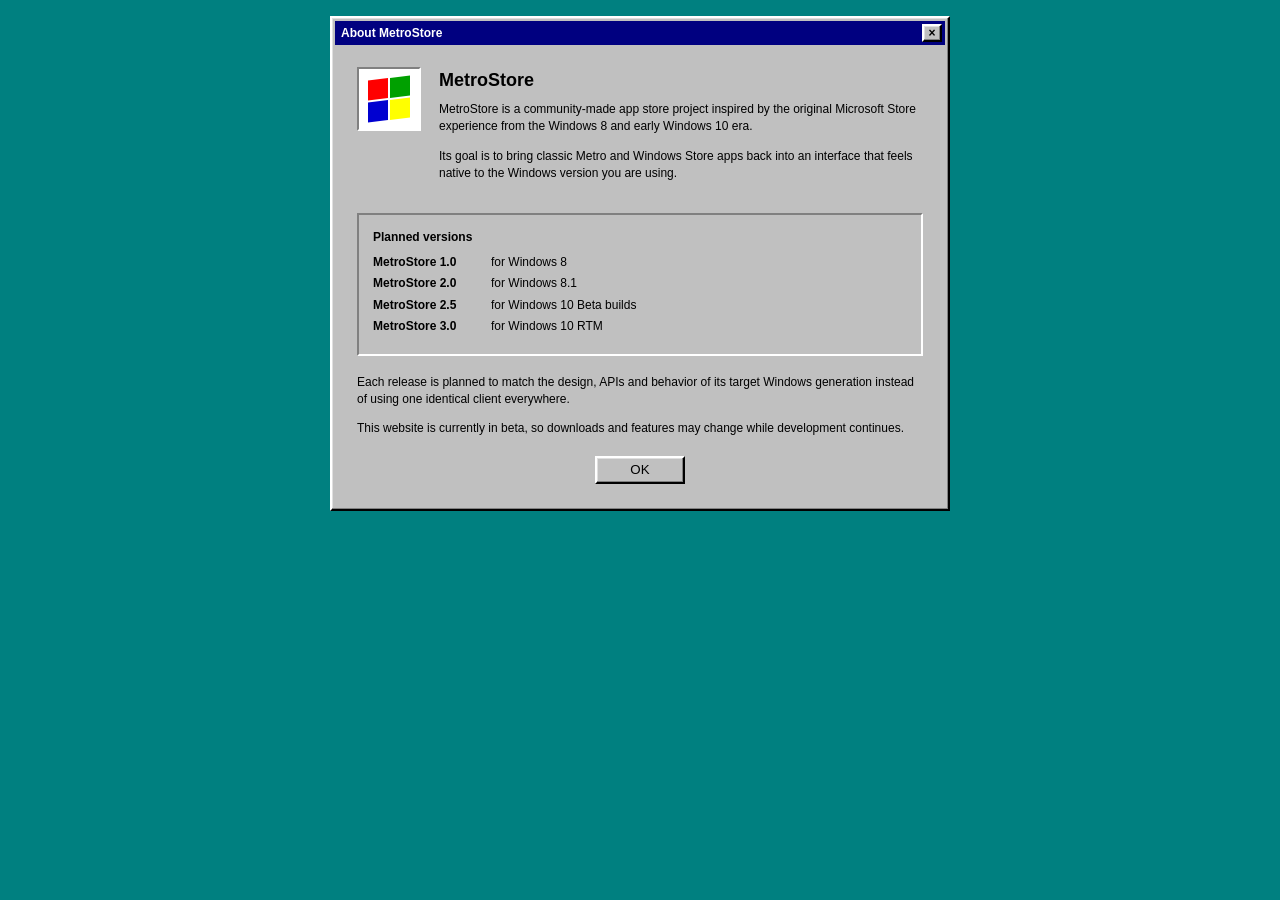
==== about.html @ b4654576 "Add About MetroStore Windows 95 help page" ====
<!DOCTYPE html>
<html lang="en">
<head>
  <meta charset="UTF-8">
  <meta name="viewport" content="width=device-width, initial-scale=1.0">
  <title>About MetroStore</title>
  <style>
    * { box-sizing: border-box; }
    html, body {
      width: 100%;
      min-height: 100%;
      margin: 0;
      font-family: "MS Sans Serif", Tahoma, Arial, sans-serif;
      font-size: 12px;
      background: #008080;
    }

    body {
      display: flex;
      align-items: center;
      justify-content: center;
      padding: 16px;
    }

    .window {
      width: 620px;
      max-width: 100%;
      background: #c0c0c0;
      border-top: 2px solid #ffffff;
      border-left: 2px solid #ffffff;
      border-right: 2px solid #000000;
      border-bottom: 2px solid #000000;
      box-shadow: inset -1px -1px 0 #808080, inset 1px 1px 0 #dfdfdf;
      padding: 3px;
    }

    .titlebar {
      height: 24px;
      background: #000080;
      color: #ffffff;
      display: flex;
      align-items: center;
      justify-content: space-between;
      padding: 2px 3px 2px 6px;
      font-weight: bold;
      user-select: none;
    }

    .close-button,
    .button {
      font-family: inherit;
      background: #c0c0c0;
      color: #000000;
      border-top: 2px solid #ffffff;
      border-left: 2px solid #ffffff;
      border-right: 2px solid #000000;
      border-bottom: 2px solid #000000;
      box-shadow: inset -1px -1px 0 #808080, inset 1px 1px 0 #dfdfdf;
      cursor: pointer;
    }

    .close-button {
      width: 20px;
      height: 18px;
      padding: 0;
      font-size: 12px;
      line-height: 12px;
      font-weight: bold;
    }

    .close-button:active,
    .button:active {
      border-top: 2px solid #000000;
      border-left: 2px solid #000000;
      border-right: 2px solid #ffffff;
      border-bottom: 2px solid #ffffff;
      box-shadow: inset 1px 1px 0 #808080, inset -1px -1px 0 #dfdfdf;
    }

    .content {
      padding: 22px;
      line-height: 1.45;
      color: #000000;
    }

    .intro {
      display: flex;
      gap: 18px;
      align-items: flex-start;
      margin-bottom: 18px;
    }

    .icon-box {
      width: 64px;
      height: 64px;
      flex: 0 0 auto;
      display: flex;
      align-items: center;
      justify-content: center;
      background: #ffffff;
      border-top: 2px solid #808080;
      border-left: 2px solid #808080;
      border-right: 2px solid #ffffff;
      border-bottom: 2px solid #ffffff;
    }

    .logo {
      width: 42px;
      height: 42px;
      display: grid;
      grid-template-columns: 1fr 1fr;
      grid-template-rows: 1fr 1fr;
      gap: 2px;
      transform: skewY(-7deg);
    }

    .logo span:nth-child(1) { background: #ff0000; }
    .logo span:nth-child(2) { background: #00a000; }
    .logo span:nth-child(3) { background: #0000d0; }
    .logo span:nth-child(4) { background: #ffff00; }

    h1 {
      margin: 0 0 8px;
      font-size: 18px;
    }

    p {
      margin: 0 0 12px;
    }

    .group {
      margin: 18px 0;
      padding: 14px;
      border-top: 2px solid #808080;
      border-left: 2px solid #808080;
      border-right: 2px solid #ffffff;
      border-bottom: 2px solid #ffffff;
      background: #c0c0c0;
    }

    .group-title {
      margin-bottom: 8px;
      font-weight: bold;
    }

    .version-row {
      display: grid;
      grid-template-columns: 110px 1fr;
      gap: 8px;
      margin: 4px 0;
    }

    .actions {
      display: flex;
      justify-content: center;
      margin-top: 18px;
    }

    .button {
      min-width: 90px;
      height: 28px;
      padding: 2px 14px;
    }

    @media (max-width: 520px) {
      .intro { flex-direction: column; }
      .version-row { grid-template-columns: 1fr; gap: 1px; margin-bottom: 10px; }
    }
  </style>
</head>
<body>
  <div class="window">
    <div class="titlebar">
      <span>About MetroStore</span>
      <button class="close-button" type="button" onclick="location.href='main.html'" aria-label="Close">×</button>
    </div>

    <div class="content">
      <div class="intro">
        <div class="icon-box">
          <div class="logo" aria-hidden="true"><span></span><span></span><span></span><span></span></div>
        </div>
        <div>
          <h1>MetroStore</h1>
          <p>MetroStore is a community-made app store project inspired by the original Microsoft Store experience from the Windows 8 and early Windows 10 era.</p>
          <p>Its goal is to bring classic Metro and Windows Store apps back into an interface that feels native to the Windows version you are using.</p>
        </div>
      </div>

      <div class="group">
        <div class="group-title">Planned versions</div>
        <div class="version-row"><b>MetroStore 1.0</b><span>for Windows 8</span></div>
        <div class="version-row"><b>MetroStore 2.0</b><span>for Windows 8.1</span></div>
        <div class="version-row"><b>MetroStore 2.5</b><span>for Windows 10 Beta builds</span></div>
        <div class="version-row"><b>MetroStore 3.0</b><span>for Windows 10 RTM</span></div>
      </div>

      <p>Each release is planned to match the design, APIs and behavior of its target Windows generation instead of using one identical client everywhere.</p>
      <p>This website is currently in beta, so downloads and features may change while development continues.</p>

      <div class="actions">
        <button class="button" type="button" onclick="location.href='main.html'">OK</button>
      </div>
    </div>
  </div>
</body>
</html>
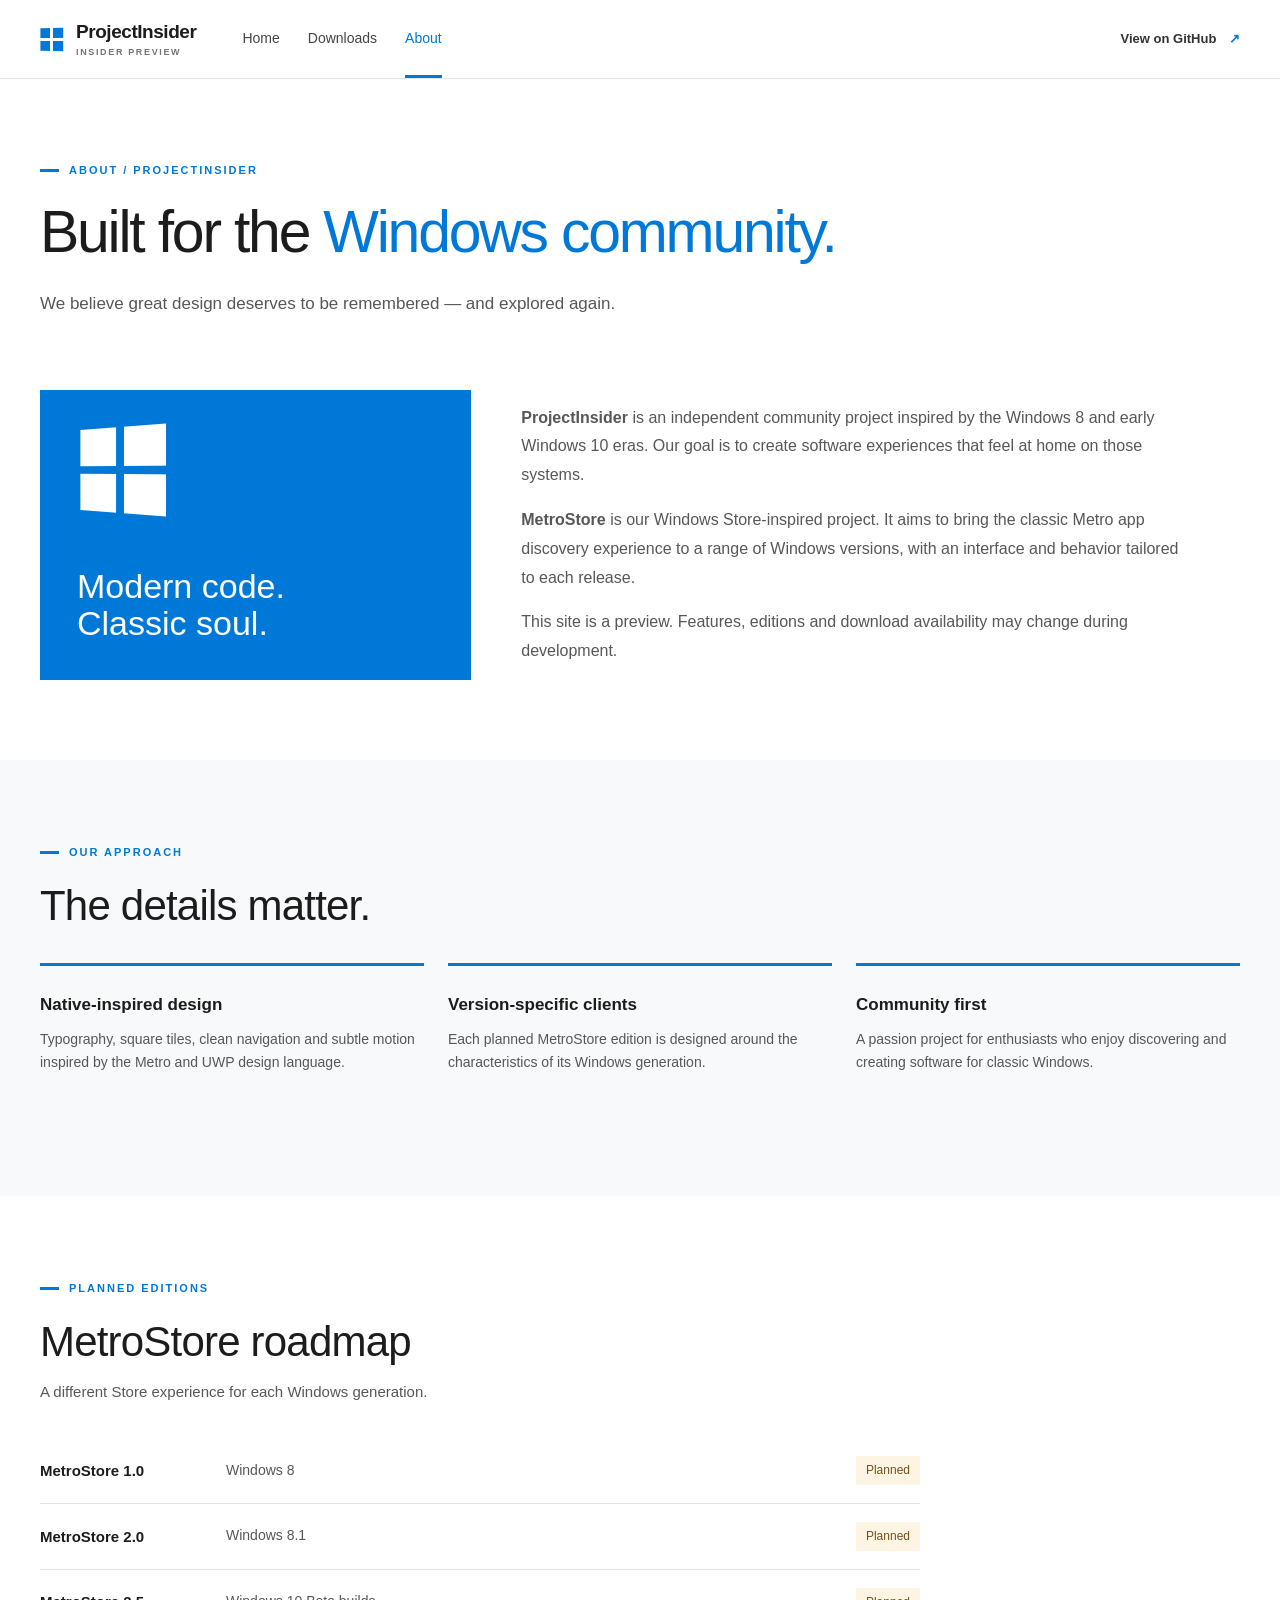
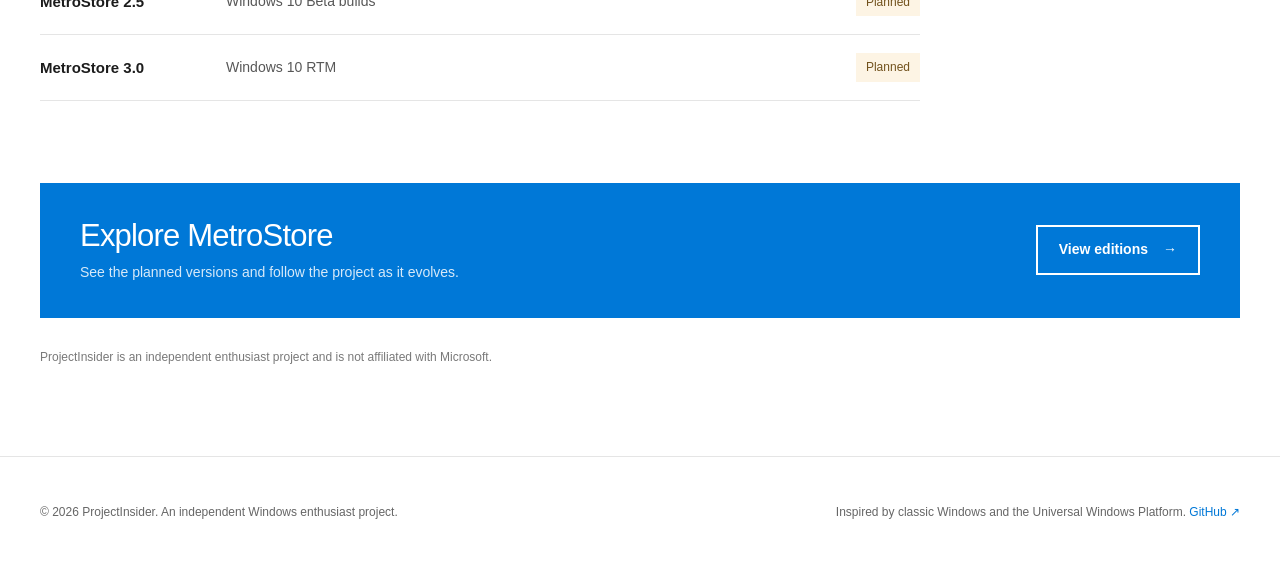
==== commit 4ff27304: "Redesign ProjectInsider site in white UWP Metro style" ====
--- a/about.html
+++ b/about.html
@@ -1,207 +1,84 @@
 <!DOCTYPE html>
 <html lang="en">
 <head>
-  <meta charset="UTF-8">
-  <meta name="viewport" content="width=device-width, initial-scale=1.0">
-  <title>About MetroStore</title>
-  <style>
-    * { box-sizing: border-box; }
-    html, body {
-      width: 100%;
-      min-height: 100%;
-      margin: 0;
-      font-family: "MS Sans Serif", Tahoma, Arial, sans-serif;
-      font-size: 12px;
-      background: #008080;
-    }
-
-    body {
-      display: flex;
-      align-items: center;
-      justify-content: center;
-      padding: 16px;
-    }
-
-    .window {
-      width: 620px;
-      max-width: 100%;
-      background: #c0c0c0;
-      border-top: 2px solid #ffffff;
-      border-left: 2px solid #ffffff;
-      border-right: 2px solid #000000;
-      border-bottom: 2px solid #000000;
-      box-shadow: inset -1px -1px 0 #808080, inset 1px 1px 0 #dfdfdf;
-      padding: 3px;
-    }
-
-    .titlebar {
-      height: 24px;
-      background: #000080;
-      color: #ffffff;
-      display: flex;
-      align-items: center;
-      justify-content: space-between;
-      padding: 2px 3px 2px 6px;
-      font-weight: bold;
-      user-select: none;
-    }
-
-    .close-button,
-    .button {
-      font-family: inherit;
-      background: #c0c0c0;
-      color: #000000;
-      border-top: 2px solid #ffffff;
-      border-left: 2px solid #ffffff;
-      border-right: 2px solid #000000;
-      border-bottom: 2px solid #000000;
-      box-shadow: inset -1px -1px 0 #808080, inset 1px 1px 0 #dfdfdf;
-      cursor: pointer;
-    }
-
-    .close-button {
-      width: 20px;
-      height: 18px;
-      padding: 0;
-      font-size: 12px;
-      line-height: 12px;
-      font-weight: bold;
-    }
-
-    .close-button:active,
-    .button:active {
-      border-top: 2px solid #000000;
-      border-left: 2px solid #000000;
-      border-right: 2px solid #ffffff;
-      border-bottom: 2px solid #ffffff;
-      box-shadow: inset 1px 1px 0 #808080, inset -1px -1px 0 #dfdfdf;
-    }
-
-    .content {
-      padding: 22px;
-      line-height: 1.45;
-      color: #000000;
-    }
-
-    .intro {
-      display: flex;
-      gap: 18px;
-      align-items: flex-start;
-      margin-bottom: 18px;
-    }
-
-    .icon-box {
-      width: 64px;
-      height: 64px;
-      flex: 0 0 auto;
-      display: flex;
-      align-items: center;
-      justify-content: center;
-      background: #ffffff;
-      border-top: 2px solid #808080;
-      border-left: 2px solid #808080;
-      border-right: 2px solid #ffffff;
-      border-bottom: 2px solid #ffffff;
-    }
-
-    .logo {
-      width: 42px;
-      height: 42px;
-      display: grid;
-      grid-template-columns: 1fr 1fr;
-      grid-template-rows: 1fr 1fr;
-      gap: 2px;
-      transform: skewY(-7deg);
-    }
-
-    .logo span:nth-child(1) { background: #ff0000; }
-    .logo span:nth-child(2) { background: #00a000; }
-    .logo span:nth-child(3) { background: #0000d0; }
-    .logo span:nth-child(4) { background: #ffff00; }
-
-    h1 {
-      margin: 0 0 8px;
-      font-size: 18px;
-    }
-
-    p {
-      margin: 0 0 12px;
-    }
-
-    .group {
-      margin: 18px 0;
-      padding: 14px;
-      border-top: 2px solid #808080;
-      border-left: 2px solid #808080;
-      border-right: 2px solid #ffffff;
-      border-bottom: 2px solid #ffffff;
-      background: #c0c0c0;
-    }
-
-    .group-title {
-      margin-bottom: 8px;
-      font-weight: bold;
-    }
-
-    .version-row {
-      display: grid;
-      grid-template-columns: 110px 1fr;
-      gap: 8px;
-      margin: 4px 0;
-    }
-
-    .actions {
-      display: flex;
-      justify-content: center;
-      margin-top: 18px;
-    }
-
-    .button {
-      min-width: 90px;
-      height: 28px;
-      padding: 2px 14px;
-    }
-
-    @media (max-width: 520px) {
-      .intro { flex-direction: column; }
-      .version-row { grid-template-columns: 1fr; gap: 1px; margin-bottom: 10px; }
-    }
-  </style>
+  <meta charset="utf-8">
+  <meta name="viewport" content="width=device-width, initial-scale=1">
+  <meta name="theme-color" content="#ffffff">
+  <meta name="description" content="ProjectInsider — an independent project inspired by the Windows 8 and early Windows 10 app experience. Explore MetroStore editions.">
+  <title>About | ProjectInsider</title>
+  <link rel="stylesheet" href="styles.css">
+  <script defer src="app.js"></script>
 </head>
 <body>
-  <div class="window">
-    <div class="titlebar">
-      <span>About MetroStore</span>
-      <button class="close-button" type="button" onclick="location.href='main.html'" aria-label="Close">×</button>
+  <a class="skip-link" href="#main-content">Skip to content</a>
+  <header class="topbar">
+    <div class="topbar-inner">
+      <a class="brand" href="index.html" aria-label="ProjectInsider home">
+        <span class="brand-mark" aria-hidden="true"><i></i><i></i><i></i><i></i></span>
+        <span class="brand-name">ProjectInsider<small>INSIDER PREVIEW</small></span>
+      </a>
+      <nav class="primary-nav" aria-label="Main navigation">
+        <a href="index.html">Home</a>
+          <a href="main.html">Downloads</a>
+          <a href="about.html" aria-current="page">About</a>
+      </nav>
+      <a class="header-external" href="https://github.com/ProjectInsider" target="_blank" rel="noopener noreferrer">View on GitHub <span aria-hidden="true">↗</span></a>
     </div>
+  </header>
+  <main id="main-content">
 
-    <div class="content">
-      <div class="intro">
-        <div class="icon-box">
-          <div class="logo" aria-hidden="true"><span></span><span></span><span></span><span></span></div>
-        </div>
-        <div>
-          <h1>MetroStore</h1>
-          <p>MetroStore is a community-made app store project inspired by the original Microsoft Store experience from the Windows 8 and early Windows 10 era.</p>
-          <p>Its goal is to bring classic Metro and Windows Store apps back into an interface that feels native to the Windows version you are using.</p>
+    <section class="page-heading page-container fade-up">
+      <p class="eyebrow">About / ProjectInsider</p>
+      <h1>Built for the <span>Windows community.</span></h1>
+      <p class="lead">We believe great design deserves to be remembered — and explored again.</p>
+    </section>
+    <section class="about-intro page-container">
+      <div class="about-brand-panel">
+        <span class="windows-mark windows-mark--white" aria-hidden="true"><span></span><span></span><span></span><span></span></span>
+        <p>Modern code.<br>Classic soul.</p>
+      </div>
+      <div class="about-copy">
+        <p><strong>ProjectInsider</strong> is an independent community project inspired by the Windows 8 and early Windows 10 eras. Our goal is to create software experiences that feel at home on those systems.</p>
+        <p><strong>MetroStore</strong> is our Windows Store-inspired project. It aims to bring the classic Metro app discovery experience to a range of Windows versions, with an interface and behavior tailored to each release.</p>
+        <p>This site is a preview. Features, editions and download availability may change during development.</p>
+      </div>
+    </section>
+    <section class="section section--soft" aria-labelledby="values-title">
+      <div class="page-container">
+        <p class="eyebrow">Our approach</p>
+        <h2 id="values-title">The details matter.</h2>
+        <div class="principles-grid">
+          <div class="principle"><strong>Native-inspired design</strong><p>Typography, square tiles, clean navigation and subtle motion inspired by the Metro and UWP design language.</p></div>
+          <div class="principle"><strong>Version-specific clients</strong><p>Each planned MetroStore edition is designed around the characteristics of its Windows generation.</p></div>
+          <div class="principle"><strong>Community first</strong><p>A passion project for enthusiasts who enjoy discovering and creating software for classic Windows.</p></div>
         </div>
       </div>
+    </section>
+    <section class="section page-container" aria-labelledby="roadmap-title">
+      <p class="eyebrow">Planned editions</p>
+      <h2 id="roadmap-title">MetroStore roadmap</h2>
+      <p class="section-description">A different Store experience for each Windows generation.</p>
+      <div class="roadmap">
+        <div class="roadmap-row"><strong>MetroStore 1.0</strong><span>Windows 8</span><small>Planned</small></div>
+        <div class="roadmap-row"><strong>MetroStore 2.0</strong><span>Windows 8.1</span><small>Planned</small></div>
+        <div class="roadmap-row"><strong>MetroStore 2.5</strong><span>Windows 10 Beta builds</span><small>Planned</small></div>
+        <div class="roadmap-row"><strong>MetroStore 3.0</strong><span>Windows 10 RTM</span><small>Planned</small></div>
+      </div>
+    </section>
+    <section class="page-container" style="padding-bottom:90px">
+      <div class="closing-cta">
+        <div><h2>Explore MetroStore</h2><p>See the planned versions and follow the project as it evolves.</p></div>
+        <a class="button-outline" href="main.html">View editions <span aria-hidden="true">→</span></a>
+      </div>
+      <p class="microcopy">ProjectInsider is an independent enthusiast project and is not affiliated with Microsoft.</p>
+    </section>
 
-      <div class="group">
-        <div class="group-title">Planned versions</div>
-        <div class="version-row"><b>MetroStore 1.0</b><span>for Windows 8</span></div>
-        <div class="version-row"><b>MetroStore 2.0</b><span>for Windows 8.1</span></div>
-        <div class="version-row"><b>MetroStore 2.5</b><span>for Windows 10 Beta builds</span></div>
-        <div class="version-row"><b>MetroStore 3.0</b><span>for Windows 10 RTM</span></div>
-      </div>
-
-      <p>Each release is planned to match the design, APIs and behavior of its target Windows generation instead of using one identical client everywhere.</p>
-      <p>This website is currently in beta, so downloads and features may change while development continues.</p>
-
-      <div class="actions">
-        <button class="button" type="button" onclick="location.href='main.html'">OK</button>
-      </div>
+  </main>
+  <footer class="footer">
+    <div class="footer-inner">
+      <span>© 2026 ProjectInsider. An independent Windows enthusiast project.</span>
+      <span>Inspired by classic Windows and the Universal Windows Platform. <a href="https://github.com/ProjectInsider" target="_blank" rel="noopener noreferrer">GitHub ↗</a></span>
     </div>
-  </div>
+  </footer>
 </body>
 </html>
--- a/styles.css
+++ b/styles.css
@@ -0,0 +1,214 @@
+:root {
+  --accent: #0078d7;
+  --accent-dark: #005a9e;
+  --accent-light: #eaf4fc;
+  --ink: #1c1c1c;
+  --secondary: #575757;
+  --muted: #747474;
+  --border: #e5e5e5;
+  --surface: #f5f5f5;
+  --white: #ffffff;
+  --width: 1216px;
+}
+* { box-sizing: border-box; }
+html { scroll-behavior: smooth; }
+body { margin: 0; min-width: 320px; color: var(--ink); background: var(--white); font: 16px/1.55 "Segoe UI", "Helvetica Neue", Arial, sans-serif; -webkit-font-smoothing: antialiased; }
+button, input { font: inherit; }
+button, a { -webkit-tap-highlight-color: transparent; }
+a { color: var(--accent); text-decoration: none; }
+a:hover { color: var(--accent-dark); }
+:focus-visible { outline: 2px solid var(--accent); outline-offset: 4px; }
+.skip-link { position: absolute; top: -64px; left: 16px; z-index: 100; padding: 10px 16px; color: var(--white); background: var(--accent); }
+.skip-link:focus { top: 12px; }
+.page-container { width: min(var(--width), calc(100% - 80px)); margin-inline: auto; }
+.topbar { position: sticky; top: 0; z-index: 30; background: rgba(255,255,255,.97); border-bottom: 1px solid var(--border); backdrop-filter: blur(16px); }
+.topbar-inner { width: min(var(--width), calc(100% - 80px)); min-height: 78px; margin: auto; display: flex; align-items: center; gap: 46px; }
+.brand { display: flex; align-items: center; gap: 13px; flex: 0 0 auto; color: var(--ink); }
+.brand:hover { color: var(--ink); }
+.brand-mark { display: grid; grid-template-columns: repeat(2, 10px); grid-template-rows: repeat(2, 10px); gap: 3px; transform: perspective(60px) rotateY(-8deg); }
+.brand-mark i { background: var(--accent); display: block; }
+.brand-name { font-size: 19px; font-weight: 600; letter-spacing: -.45px; line-height: 1.15; }
+.brand-name small { display: block; padding-top: 4px; color: var(--muted); font-size: 9px; font-weight: 600; letter-spacing: 1.65px; }
+.primary-nav { display: flex; align-self: stretch; align-items: center; gap: 28px; }
+.primary-nav a { display: flex; align-items: center; align-self: stretch; position: relative; color: #454545; font-size: 14px; font-weight: 500; }
+.primary-nav a:hover, .primary-nav a[aria-current="page"] { color: var(--accent); }
+.primary-nav a[aria-current="page"]::after { content: ""; height: 3px; background: var(--accent); position: absolute; left: 0; right: 0; bottom: 0; }
+.header-external { margin-left: auto; color: #333; white-space: nowrap; font-size: 13px; font-weight: 600; }
+.header-external span { padding-left: 9px; color: var(--accent); }
+.eyebrow { display: flex; align-items: center; gap: 10px; margin: 0 0 20px; font-size: 11px; letter-spacing: 2px; font-weight: 700; color: var(--accent); text-transform: uppercase; }
+.eyebrow::before { content: ""; display: block; width: 19px; height: 3px; background: var(--accent); }
+h1, h2, h3 { font-family: "Segoe UI Light", "Segoe UI", "Helvetica Neue", Arial, sans-serif; font-weight: 300; }
+h1 { font-size: clamp(43px, 5.15vw, 76px); line-height: 1.12; letter-spacing: -2.2px; margin: 0; }
+h1 span, .text-accent { color: var(--accent); }
+h2 { font-size: clamp(30px, 3.35vw, 42px); line-height: 1.2; margin: 0; letter-spacing: -.8px; }
+h3 { font-size: 24px; line-height: 1.25; margin: 0; }
+p { margin-top: 0; }
+.lead { max-width: 560px; margin: 24px 0 34px; color: var(--secondary); line-height: 1.75; font-size: 17px; }
+.button-row, .action-row { display: flex; gap: 20px; flex-wrap: wrap; align-items: center; }
+.button-primary, .button-outline, .button-link { display: inline-flex; align-items: center; justify-content: center; gap: 15px; min-height: 48px; padding: 12px 21px; border: 2px solid transparent; border-radius: 0; cursor: pointer; font-size: 14px; font-weight: 600; transition: background .2s ease, color .2s ease, transform .2s ease; }
+.button-primary { background: var(--accent); color: #fff; }
+.button-primary:hover { background: var(--accent-dark); color: #fff; transform: translateY(-2px); }
+.button-outline { border-color: var(--accent); color: var(--accent); background: transparent; }
+.button-outline:hover { color: #fff; background: var(--accent); }
+.button-link { padding-left: 0; padding-right: 0; background: transparent; color: #3b3b3b; }
+.button-link:hover { color: var(--accent); }
+.button-primary:disabled { opacity: .5; cursor: not-allowed; transform: none; }
+.microcopy { margin: 30px 0 0; font-size: 12px; color: #797979; }
+.hero-home { display: grid; grid-template-columns: 1.05fr .95fr; align-items: center; gap: clamp(35px, 5vw, 80px); padding-top: 78px; padding-bottom: 84px; }
+.hero-visual { position: relative; min-height: 440px; padding: 31px; overflow: hidden; color: #fff; background: linear-gradient(132deg, #006bbd 0%, #0078d7 58%, #008bde 100%); box-shadow: 15px 15px 0 #edf5fb; }
+.hero-visual::before { content:""; position:absolute; height:250px; width:250px; border:1px solid rgba(255,255,255,.15); transform: rotate(25deg); right:-90px; top:-90px; }
+.visual-top { display: flex; justify-content: space-between; align-items: center; position: relative; gap: 8px; font-size: 12px; opacity: .95; }
+.visual-dots { display: flex; gap: 6px; }
+.visual-dots i { width: 5px; height: 5px; background: #fff; opacity: .75; }
+.visual-heading { position: relative; margin-top: 44px; font-family: "Segoe UI Light", "Segoe UI", sans-serif; font-size: 43px; font-weight: 300; line-height: 1.1; }
+.visual-copy { position: relative; margin: 8px 0 30px; opacity: .92; font-size: 13px; }
+.visual-feature { position: relative; display: flex; align-items: flex-end; min-height: 116px; padding: 19px; background: #165ca5; }
+.visual-feature strong { display: block; font-size: 22px; font-family: "Segoe UI Light", "Segoe UI", sans-serif; font-weight: 300; }
+.visual-feature span { display: block; font-size: 12px; opacity: .8; }
+.visual-window { width: 78px; height: 78px; margin-left: auto; opacity: .8; }
+.visual-mini-grid { position: relative; display: grid; grid-template-columns: 1fr 1fr 1fr; gap: 9px; margin-top: 9px; }
+.visual-mini-grid div { display:flex; align-items:end; justify-content:start; height:78px; padding:10px; font-size:12px; background: rgba(255,255,255,.19); }
+.visual-mini-grid div:nth-child(2) { background: rgba(255,255,255,.3); }
+.visual-mini-grid div:nth-child(3) { background: #054c94; }
+.windows-mark { display: grid; grid-template-columns: 1fr 1fr; grid-template-rows: 1fr 1fr; gap: 5px; width: 48px; height: 48px; transform: perspective(80px) rotateY(-8deg); }
+.windows-mark span { display: block; background: currentColor; }
+.windows-mark--white { color: #fff; }
+.preview-strip { background: #f2f8fd; border-top: 1px solid #e1f0fa; border-bottom: 1px solid #e1f0fa; }
+.preview-strip .page-container { min-height: 69px; display: flex; align-items: center; justify-content: space-between; gap: 20px; }
+.preview-strip p { color: #3f5772; font-size: 13px; margin: 0; }
+.preview-strip b { color: var(--accent-dark); }
+.preview-strip a { font-size: 13px; font-weight: 600; white-space: nowrap; }
+.section { padding-top: 84px; padding-bottom: 82px; }
+.section-head { display:flex; justify-content:space-between; align-items:end; gap: 20px; margin-bottom: 30px; }
+.section-description { color: var(--secondary); font-size: 15px; margin: 13px 0 0; max-width: 620px; }
+.inline-arrow { font-size: 13px; font-weight: 600; white-space: nowrap; }
+.feature-grid { display:grid; grid-template-columns: repeat(3, 1fr); gap:18px; }
+.feature-card { display: flex; flex-direction:column; align-items:flex-start; min-height: 242px; padding: 30px; border: 1px solid #e8e8e8; background: var(--white); transition: border-color .2s, transform .2s, box-shadow .2s; color:var(--ink); }
+.feature-card:hover { transform: translateY(-5px); box-shadow: 0 14px 28px rgba(0,0,0,.055); border-color: #c5dced; color: var(--ink); }
+.feature-card--blue { background: var(--accent); border-color: var(--accent); color: white; }
+.feature-card--blue:hover { color: white; border-color: var(--accent-dark); }
+.feature-symbol { display:grid; place-items:center; width:48px; height:48px; margin-bottom: 33px; color:var(--accent); background: var(--accent-light); font-size:28px; font-family: "Segoe UI Light", "Segoe UI", sans-serif; }
+.feature-card--blue .feature-symbol { background: rgba(255,255,255,.15); color:white; }
+.feature-card h3 { margin-bottom:10px; font-size:24px; }
+.feature-card p { margin-bottom: 20px; color:#646464; font-size: 14px; line-height:1.6; }
+.feature-card--blue p { color:rgba(255,255,255,.87); }
+.feature-card .card-arrow { display:block; margin-top:auto; font-size:21px; line-height:1; color:var(--accent); }
+.feature-card--blue .card-arrow { color:white; }
+.section--soft { background: #f8f9fa; }
+.version-preview-grid { display:grid; grid-template-columns:repeat(4,1fr); gap:16px; }
+.version-preview { display:block; padding: 22px; min-height: 181px; background:white; border: 1px solid #e8e8e8; color: var(--ink); transition: border-color .2s, transform .2s; }
+.version-preview:hover { color: var(--ink); border-color: var(--accent); transform: translateY(-3px); }
+.version-preview .tiny-window { display:grid; grid-template-columns:repeat(2, 11px); grid-template-rows:repeat(2,11px); gap:3px; margin-bottom:25px; }
+.tiny-window span { background: var(--accent); }
+.version-preview strong { display:block; margin-bottom:4px; font-size:16px; font-weight:600; }
+.version-preview small { color:var(--muted); font-size:12px; }
+.footer { border-top: 1px solid var(--border); }
+.footer-inner { width: min(var(--width), calc(100% - 80px)); margin: 0 auto; min-height: 110px; display:flex; justify-content:space-between; align-items:center; gap:20px; color:#666; font-size:12px; }
+.footer-inner a { color:var(--accent); }
+.page-heading { padding: 83px 0 39px; }
+.page-heading h1 { font-size: clamp(40px, 4.6vw, 61px); }
+.page-heading .lead { margin-bottom:0; max-width:700px; }
+.toolbar { display:flex; justify-content:space-between; align-items:flex-end; gap:20px; padding-bottom:22px; border-bottom:1px solid var(--border); }
+.search-wrap { display:block; width:min(400px,100%); }
+.search-wrap label { display:block; font-size:12px; font-weight:600; margin-bottom:9px; }
+.search-wrap input { width:100%; min-height:45px; border:1px solid #999; border-bottom:2px solid var(--accent); border-radius:0; background:#fff; color:var(--ink); padding:9px 13px; }
+.search-wrap input:focus { outline:2px solid var(--accent); outline-offset:1px; }
+.version-count { color:var(--muted); font-size:13px; margin-bottom:10px; }
+.download-section { padding-bottom: 92px; }
+.download-grid { display:grid; grid-template-columns:repeat(4, minmax(0,1fr)); gap:18px; margin-top:27px; }
+.download-card { display:flex; flex-direction:column; padding:24px; min-height:392px; border:1px solid #e1e1e1; background: white; transition:border-color .2s, box-shadow .2s, transform .2s; }
+.download-card:hover { border-color:#b7d9f0; box-shadow:0 8px 26px rgba(0,0,0,.055); transform:translateY(-3px); }
+.download-art { display:flex; align-items:center; justify-content:center; width:100%; height:125px; background:#0078d7; color:white; margin-bottom:26px; }
+.download-card:nth-child(2) .download-art { background:#0069bc; }
+.download-card:nth-child(3) .download-art { background:#137cbd; }
+.download-card:nth-child(4) .download-art { background:#005aa3; }
+.download-art .windows-mark { width:62px; height:62px; gap:6px; }
+.download-card h2 { font-size:26px; line-height:1.15; letter-spacing:-.5px; margin-bottom:9px; }
+.platform { color:#666; font-size:13px; margin-bottom:15px; }
+.status { display:flex; gap:9px; align-items:center; margin-top:auto; margin-bottom:17px; color:#5b5b5b; font-size:12px; }
+.status-dot { display:inline-block; background:#e99c29; height:7px; width:7px; }
+.download-card .button-primary { width:100%; }
+.download-note { display:flex; align-items:flex-start; gap:16px; margin-top:28px; padding:19px 23px; background:#f2f8fd; font-size:13px; color:#3d5d7b; }
+.download-note strong { color:#154c7d; }
+.download-note .note-icon { color:var(--accent); font-size:24px; line-height:1; }
+.empty-state { margin-top:24px; padding:35px; text-align:center; background:var(--surface); color:var(--secondary); }
+.empty-state[hidden] { display:none; }
+.release-dialog { position:fixed; inset:0; margin:auto; padding:35px; width:min(470px, calc(100vw - 32px)); max-height:calc(100vh - 40px); border:1px solid #b5b5b5; border-top:4px solid var(--accent); border-radius:0; color:var(--ink); box-shadow:0 20px 65px rgba(0,0,0,.20); }
+.release-dialog::backdrop { background:rgba(14,28,45,.52); }
+.release-dialog h2 { margin:10px 0 13px; font-size:30px; }
+.release-dialog p { font-size:14px; color:var(--secondary); }
+.release-dialog .button-primary { margin-top:15px; }
+.dialog-icon { display:grid; place-items:center; width:40px; height:40px; background:var(--accent); color:white; font-size:27px; font-family:Georgia,serif; font-style:italic; }
+.dialog-close { position:absolute; top:13px; right:16px; border:0; padding:4px 8px; font-size:24px; color:#666; background:white; cursor:pointer; }
+.about-intro { display:grid; grid-template-columns: .75fr 1.25fr; gap:50px; padding:32px 0 80px; align-items:stretch; }
+.about-brand-panel { background: var(--accent); padding:37px; color:white; min-height:290px; display:flex; flex-direction:column; justify-content:space-between; }
+.about-brand-panel .windows-mark { height:86px; width:86px; gap:8px; }
+.about-brand-panel p { margin:0; font-family:"Segoe UI Light","Segoe UI",sans-serif; font-size:34px; font-weight:300; line-height:1.1; }
+.about-copy { display:flex; flex-direction:column; justify-content:center; }
+.about-copy p { color:var(--secondary); font-size:16px; line-height:1.8; max-width:670px; }
+.about-copy p:last-child { margin-bottom:0; }
+.principles-grid { display:grid; grid-template-columns:repeat(3,1fr); gap:24px; margin-top:32px; }
+.principle { padding:26px 0; border-top:3px solid var(--accent); }
+.principle strong { display:block; margin-bottom:9px; font-size:17px; }
+.principle p { color:var(--secondary); font-size:14px; line-height:1.65; }
+.roadmap { max-width:880px; margin-top:35px; }
+.roadmap-row { display:grid; grid-template-columns: 170px 1fr auto; align-items:center; gap:16px; padding:18px 0; border-bottom:1px solid var(--border); }
+.roadmap-row strong { font-size:15px; }
+.roadmap-row span { font-size:14px; color:var(--secondary); }
+.roadmap-row small { display:inline-block; color:#72521d; font-size:12px; background:#fdf4e4; padding:5px 10px; white-space:nowrap; }
+.closing-cta { display:flex; justify-content:space-between; align-items:center; gap:20px; padding:34px 40px; background:var(--accent); color:white; }
+.closing-cta h2 { font-size:31px; }
+.closing-cta p { color:rgba(255,255,255,.84); margin:8px 0 0; font-size:14px; }
+.closing-cta .button-outline { color:white; border-color:white; }
+.closing-cta .button-outline:hover { background:white; color:var(--accent); }
+.fade-up { animation:fade-up .55s ease-out both; }
+@keyframes fade-up { from { opacity:0; transform:translateY(16px); } to { opacity:1; transform:translateY(0); } }
+@media (max-width: 1030px) {
+  .topbar-inner { gap:30px; }
+  .download-grid { grid-template-columns: repeat(2,minmax(0,1fr)); }
+  .hero-home { gap:38px; }
+  .hero-visual { min-height:406px; padding:24px; }
+  .feature-card { padding:24px; }
+}
+@media (max-width: 760px) {
+  .page-container,.topbar-inner,.footer-inner { width:calc(100% - 38px); }
+  .topbar-inner { flex-wrap:wrap; min-height:unset; gap:0; padding-top:13px; }
+  .brand { margin-bottom:13px; }
+  .header-external { margin-left:auto; margin-bottom:13px; }
+  .primary-nav { order:3; flex-basis:100%; gap:26px; min-height:43px; }
+  .primary-nav a { align-self:stretch; }
+  .hero-home { grid-template-columns:1fr; padding-top:54px; padding-bottom:62px; }
+  .hero-visual { min-height:388px; box-shadow:9px 9px 0 #edf5fb; }
+  .feature-grid { grid-template-columns:1fr; }
+  .feature-card { min-height:205px; }
+  .feature-symbol { margin-bottom:23px; }
+  .version-preview-grid { grid-template-columns:repeat(2,1fr); }
+  .section { padding-top:64px; padding-bottom:64px; }
+  .section-head { align-items:start; flex-direction:column; }
+  .about-intro { grid-template-columns:1fr; gap:30px; padding-bottom:45px; }
+  .principles-grid { grid-template-columns:1fr; gap:0; }
+  .closing-cta { align-items:flex-start; flex-direction:column; }
+  .page-heading { padding-top:65px; }
+  .footer-inner { flex-direction:column; align-items:flex-start; gap:8px; justify-content:center; padding:24px 0; }
+}
+@media (max-width: 540px) {
+  h1 { letter-spacing:-1.2px; }
+  .header-external { font-size:11px; }
+  .brand-name { font-size:17px; }
+  .preview-strip .page-container { align-items:flex-start; flex-direction:column; justify-content:center; gap:4px; padding:14px 0; }
+  .version-preview-grid,.download-grid { grid-template-columns:1fr; }
+  .version-preview { min-height:156px; }
+  .download-card { min-height:380px; }
+  .toolbar { align-items:flex-start; flex-direction:column; gap:6px; }
+  .search-wrap { width:100%; }
+  .roadmap-row { grid-template-columns:1fr auto; gap:4px; }
+  .roadmap-row span { grid-column:1; grid-row:2; }
+  .roadmap-row small { grid-column:2; grid-row:1 / span 2; }
+  .visual-mini-grid div { height:68px; }
+  .hero-visual { min-height:382px; }
+  .closing-cta { padding:28px; }
+}
+@media (prefers-reduced-motion:reduce) {
+  html { scroll-behavior:auto; }
+  *, *::before, *::after { animation-duration:.01ms !important; transition-duration:.01ms !important; }
+}
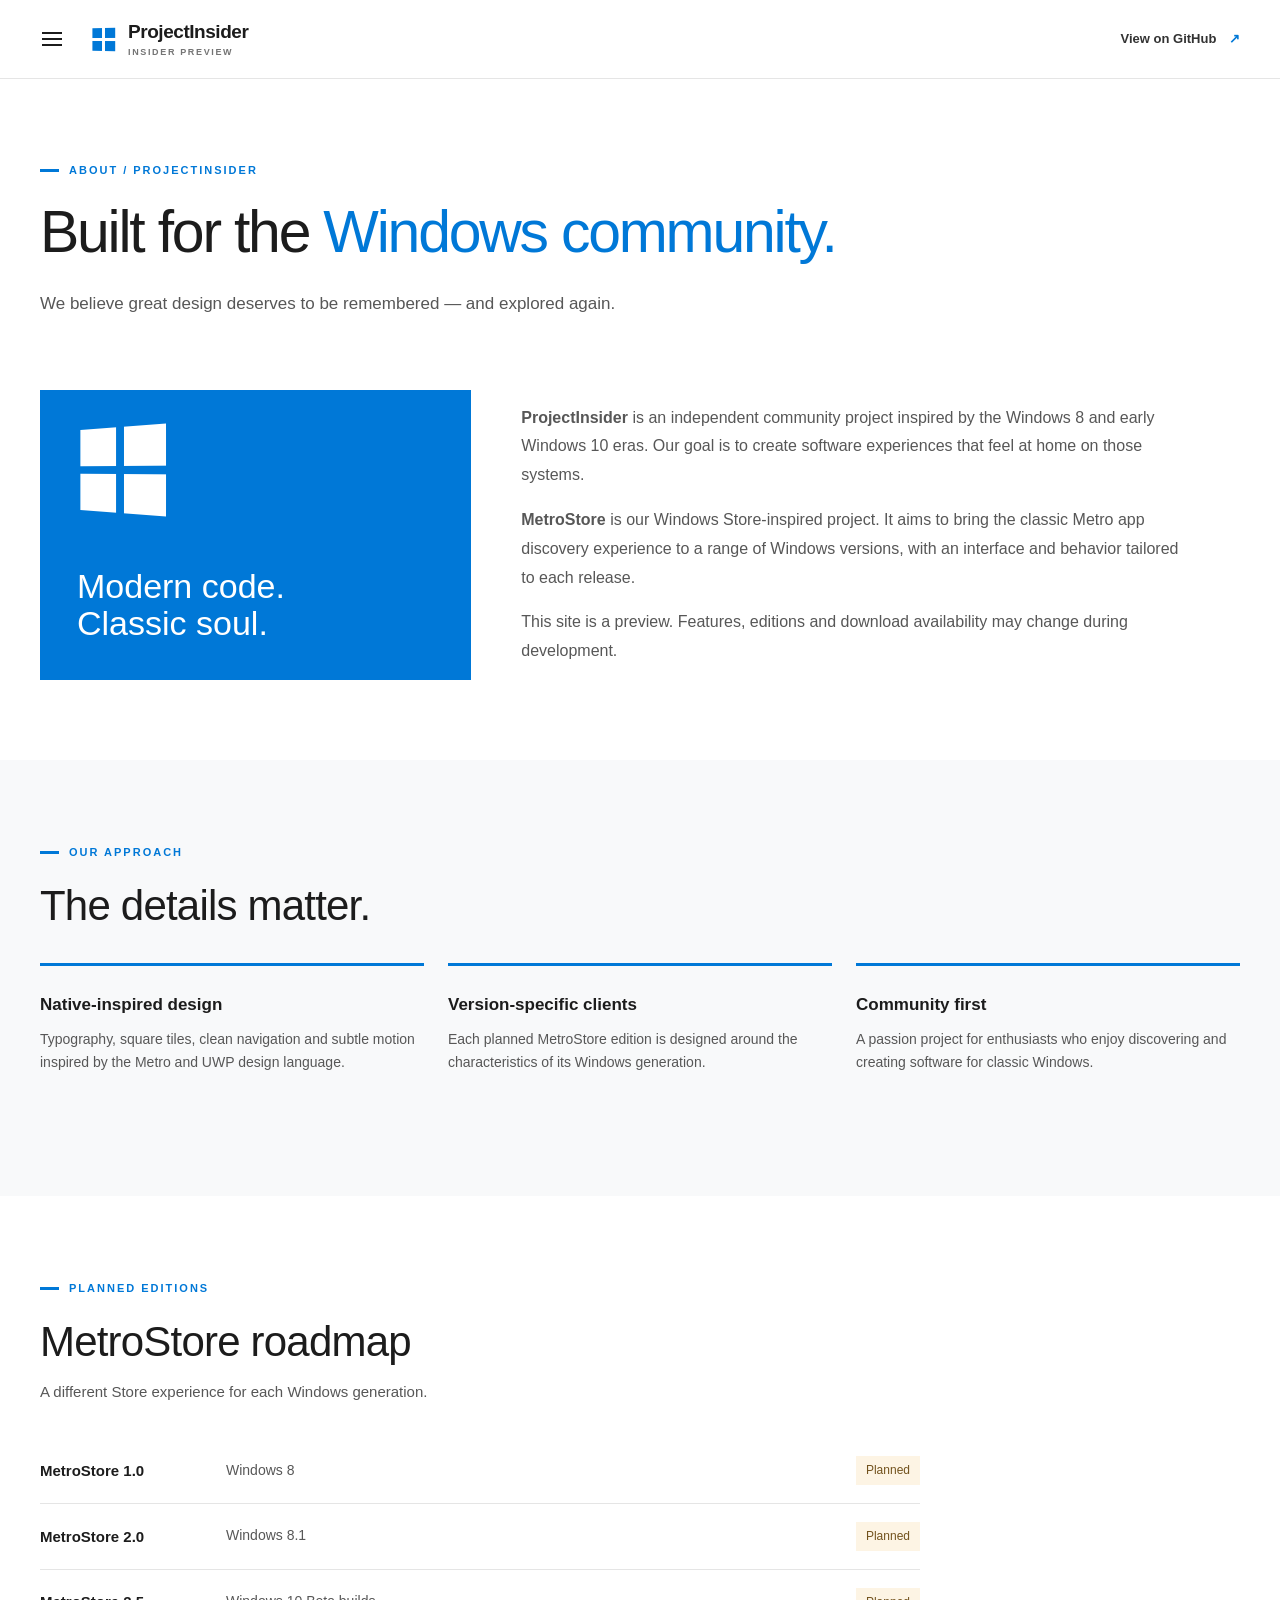
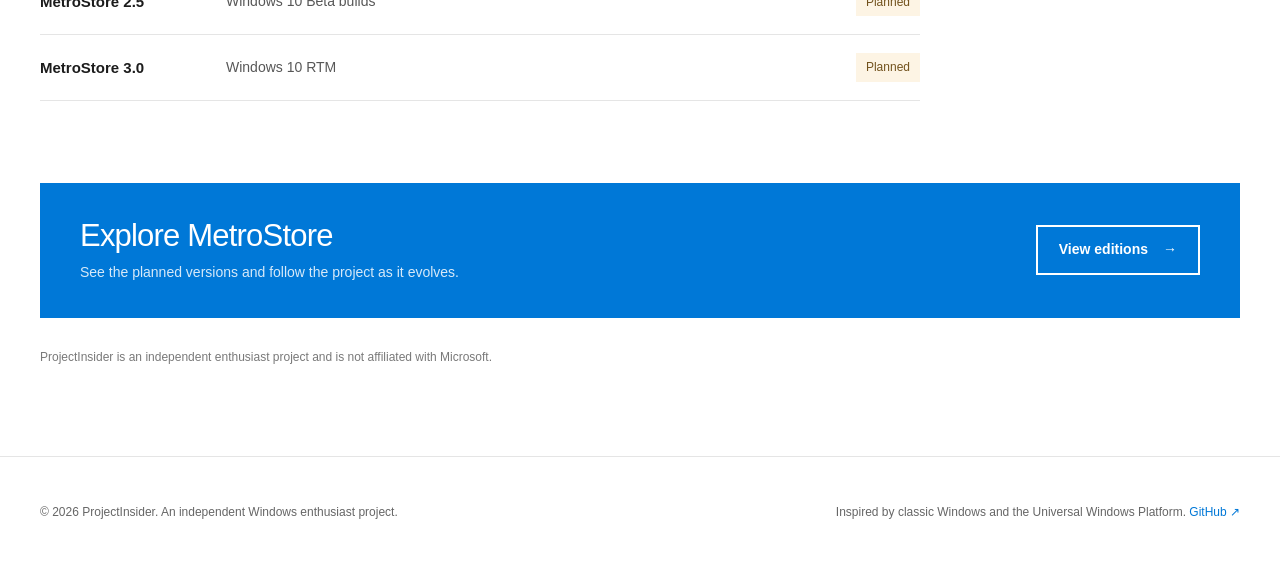
==== commit 492f06fd: "Add UWP SplitView hamburger navigation across site" ====
--- a/about.html
+++ b/about.html
@@ -13,18 +13,36 @@
   <a class="skip-link" href="#main-content">Skip to content</a>
   <header class="topbar">
     <div class="topbar-inner">
+      <button class="hamburger-button" id="menu-toggle" type="button" aria-label="Open navigation menu" aria-controls="app-navigation" aria-expanded="false" title="Open menu">
+        <span class="hamburger-lines" aria-hidden="true"><span></span><span></span><span></span></span>
+      </button>
       <a class="brand" href="index.html" aria-label="ProjectInsider home">
         <span class="brand-mark" aria-hidden="true"><i></i><i></i><i></i><i></i></span>
         <span class="brand-name">ProjectInsider<small>INSIDER PREVIEW</small></span>
       </a>
-      <nav class="primary-nav" aria-label="Main navigation">
-        <a href="index.html">Home</a>
-          <a href="main.html">Downloads</a>
-          <a href="about.html" aria-current="page">About</a>
-      </nav>
+      
       <a class="header-external" href="https://github.com/ProjectInsider" target="_blank" rel="noopener noreferrer">View on GitHub <span aria-hidden="true">↗</span></a>
     </div>
   </header>
+
+  <button class="drawer-scrim" id="drawer-scrim" type="button" aria-label="Close navigation menu" tabindex="-1" hidden></button>
+  <aside class="nav-drawer" id="app-navigation" aria-label="Navigation menu" aria-hidden="true" inert>
+    <div class="drawer-header">
+      <button class="drawer-close" id="drawer-close" type="button" aria-label="Close navigation menu" title="Close menu">×</button>
+      <span class="drawer-header-title">ProjectInsider</span>
+    </div>
+    <div class="drawer-app-title">INSIDER PREVIEW</div>
+    <nav class="drawer-nav" aria-label="Site pages">
+        <a class="drawer-link" href="index.html"><svg viewBox="0 0 24 24" aria-hidden="true"><path d="M3 10 12 3l9 7v11h-7v-7h-4v7H3z"/></svg><span>Home</span></a>
+        <a class="drawer-link" href="main.html"><svg viewBox="0 0 24 24" aria-hidden="true"><path d="M12 3v12m-5-5 5 5 5-5M4 18v3h16v-3"/></svg><span>Downloads</span></a>
+        <a class="drawer-link" href="about.html" aria-current="page"><svg viewBox="0 0 24 24" aria-hidden="true"><circle cx="12" cy="12" r="9"/><path d="M12 11v6m0-10v1"/></svg><span>About</span></a>
+    </nav>
+    <div class="drawer-section-label">PROJECT</div>
+    <nav class="drawer-nav" aria-label="External links">
+      <a class="drawer-link" href="https://github.com/ProjectInsider" target="_blank" rel="noopener noreferrer"><svg viewBox="0 0 24 24" aria-hidden="true"><path d="M9 19c-4 1-4-2-6-3m12 5v-3a3 3 0 0 0-.8-2.3c2.7-.3 5.3-1.3 5.3-5.9a4.6 4.6 0 0 0-1.3-3.2 4.2 4.2 0 0 0-.1-3.2s-1.4-.4-3.4 1.2a11 11 0 0 0-6.4 0C6.3 3 4.9 3.4 4.9 3.4a4.2 4.2 0 0 0-.1 3.2 4.6 4.6 0 0 0-1.3 3.2c0 4.6 2.6 5.6 5.3 5.9A3 3 0 0 0 8 18v3"/></svg><span>GitHub</span><span class="drawer-external-arrow" aria-hidden="true">↗</span></a>
+    </nav>
+    <div class="drawer-bottom"><span class="drawer-bottom-mark" aria-hidden="true">⊞</span><div>ProjectInsider<br><small>Classic Windows. New possibilities.</small></div></div>
+  </aside>
   <main id="main-content">
 
     <section class="page-heading page-container fade-up">
--- a/styles.css
+++ b/styles.css
@@ -212,3 +212,121 @@
   html { scroll-behavior:auto; }
   *, *::before, *::after { animation-duration:.01ms !important; transition-duration:.01ms !important; }
 }
+
+/* UWP-inspired SplitView hamburger navigation */
+.topbar-inner { gap: 18px; }
+.hamburger-button {
+  flex: 0 0 44px;
+  display: inline-flex;
+  align-items: center;
+  justify-content: center;
+  width: 44px;
+  height: 44px;
+  margin-left: -10px;
+  padding: 0;
+  color: var(--ink);
+  border: 0;
+  border-radius: 0;
+  background: transparent;
+  cursor: pointer;
+  transition: background-color .18s ease;
+}
+.hamburger-button:hover, .hamburger-button:focus-visible { background: var(--accent-light); }
+.hamburger-lines { width: 20px; display: flex; flex-direction: column; gap: 4px; }
+.hamburger-lines span { display: block; height: 2px; width: 20px; background: currentColor; }
+.drawer-scrim {
+  display: block;
+  position: fixed;
+  z-index: 60;
+  inset: 0;
+  width: 100%;
+  height: 100%;
+  padding: 0;
+  border: 0;
+  background: rgba(18, 29, 42, .38);
+  cursor: default;
+}
+.drawer-scrim[hidden] { display: none !important; }
+.nav-drawer {
+  position: fixed;
+  z-index: 61;
+  top: 0;
+  left: 0;
+  display: flex;
+  flex-direction: column;
+  width: min(340px, calc(100vw - 24px));
+  height: 100vh;
+  height: 100dvh;
+  overflow-y: auto;
+  overscroll-behavior: contain;
+  background: #fff;
+  box-shadow: 12px 0 42px rgba(0,0,0,.15);
+  transform: translateX(-104%);
+  visibility: hidden;
+  pointer-events: none;
+  transition: transform .25s cubic-bezier(.15,.85,.32,1), visibility 0s linear .25s;
+}
+body.drawer-open .nav-drawer {
+  transform: translateX(0);
+  visibility: visible;
+  pointer-events: auto;
+  transition: transform .25s cubic-bezier(.15,.85,.32,1), visibility 0s linear 0s;
+}
+body.drawer-open { overflow: hidden; }
+.drawer-header {
+  min-height: 75px;
+  display: flex;
+  align-items: center;
+  gap: 16px;
+  border-bottom: 1px solid var(--border);
+  padding: 0 24px 0 10px;
+}
+.drawer-header-title { font-size: 20px; font-weight: 600; letter-spacing: -.5px; }
+.drawer-close {
+  flex: 0 0 48px;
+  width: 48px;
+  height: 48px;
+  border: 0;
+  border-radius: 0;
+  color: #323232;
+  background: transparent;
+  cursor: pointer;
+  font-family: "Segoe UI Light", "Segoe UI", sans-serif;
+  font-weight: 300;
+  font-size: 34px;
+  line-height: 1;
+}
+.drawer-close:hover { background: var(--accent-light); }
+.drawer-app-title { margin: 25px 24px 15px; color: var(--muted); font-size: 11px; font-weight: 700; letter-spacing: 2px; }
+.drawer-nav { display: flex; flex-direction: column; padding: 0 12px; }
+.drawer-link {
+  min-height: 53px;
+  display: flex;
+  align-items: center;
+  gap: 20px;
+  padding: 11px 17px;
+  color: #303030;
+  border-left: 4px solid transparent;
+  font-size: 15px;
+  font-weight: 500;
+  transition: background-color .15s ease;
+}
+.drawer-link svg { display: block; width: 20px; height: 20px; flex: 0 0 20px; fill: none; stroke: currentColor; stroke-width: 1.65; stroke-linecap: round; stroke-linejoin: round; }
+.drawer-link:hover { color: var(--ink); background: #f1f1f1; }
+.drawer-link[aria-current="page"] { background: #eaf4fc; color: var(--accent-dark); border-left-color: var(--accent); font-weight: 600; }
+.drawer-section-label { margin: 29px 29px 12px; padding-top: 18px; border-top: 1px solid var(--border); color: #777; font-size: 10px; font-weight: 700; letter-spacing: 2px; }
+.drawer-external-arrow { margin-left: auto; color: var(--accent); }
+.drawer-bottom { margin-top: auto; min-height: 100px; display: flex; align-items: center; gap: 15px; border-top: 1px solid var(--border); padding: 20px 29px; color: #555; font-size: 13px; line-height: 1.5; }
+.drawer-bottom small { color: #888; font-size: 11px; }
+.drawer-bottom-mark { color: var(--accent); font-size: 32px; }
+@media (max-width: 760px) {
+  .topbar-inner { column-gap: 12px; }
+  .hamburger-button { margin-left: -6px; }
+}
+@media (max-width: 380px) {
+  .header-external { font-size: 10px; }
+  .brand-name { font-size: 15px; }
+}
+@media (prefers-reduced-motion: reduce) {
+  .nav-drawer, body.drawer-open .nav-drawer { transition: none; }
+}
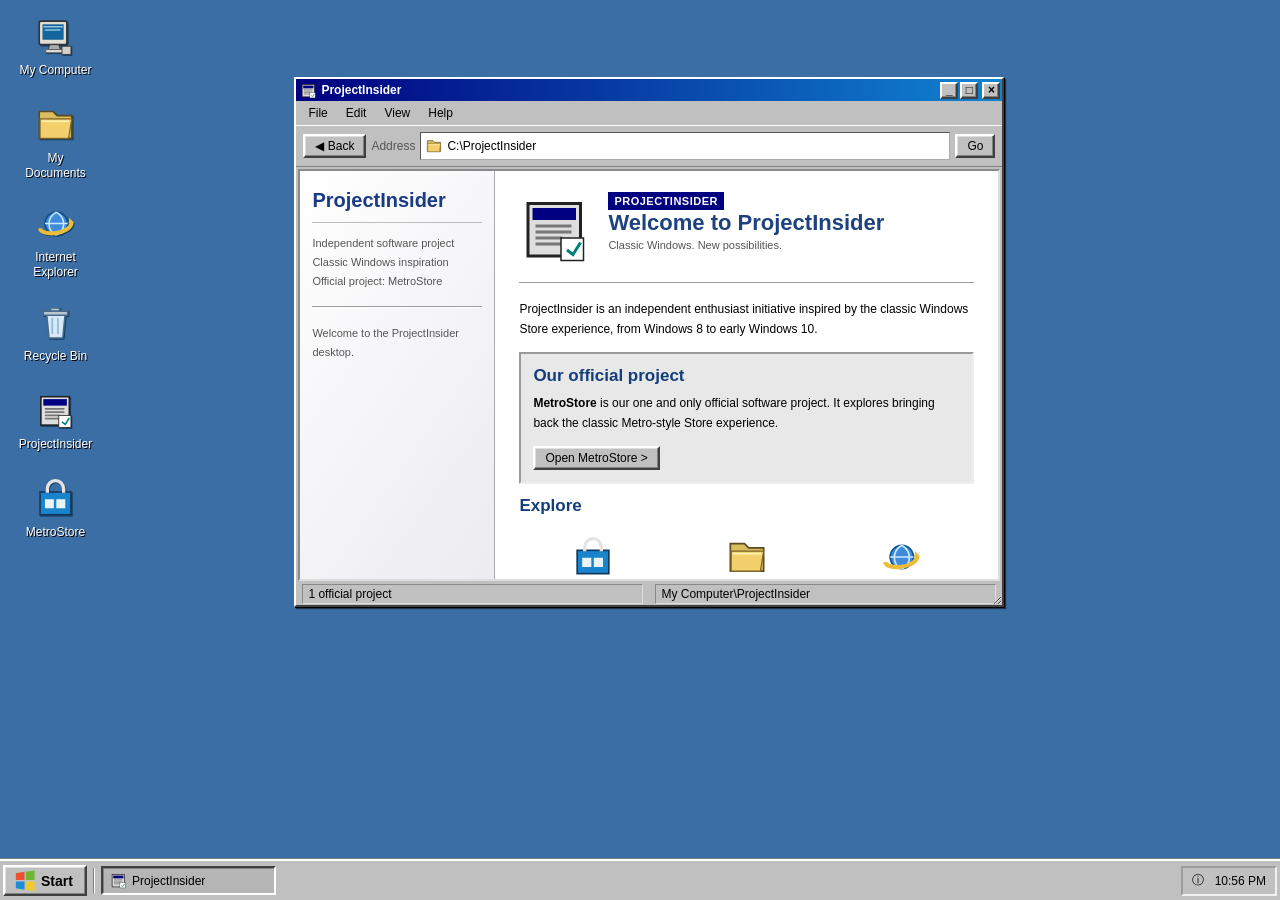
==== commit a065e1d0: "Route about page to Windows 2000 desktop" ====
--- a/about.html
+++ b/about.html
@@ -1,102 +1,2 @@
 <!DOCTYPE html>
-<html lang="en">
-<head>
-  <meta charset="utf-8">
-  <meta name="viewport" content="width=device-width, initial-scale=1">
-  <meta name="theme-color" content="#ffffff">
-  <meta name="description" content="ProjectInsider — an independent project inspired by the Windows 8 and early Windows 10 app experience. Explore MetroStore editions.">
-  <title>About | ProjectInsider</title>
-  <link rel="stylesheet" href="styles.css">
-  <script defer src="app.js"></script>
-</head>
-<body>
-  <a class="skip-link" href="#main-content">Skip to content</a>
-  <header class="topbar">
-    <div class="topbar-inner">
-      <button class="hamburger-button" id="menu-toggle" type="button" aria-label="Open navigation menu" aria-controls="app-navigation" aria-expanded="false" title="Open menu">
-        <span class="hamburger-lines" aria-hidden="true"><span></span><span></span><span></span></span>
-      </button>
-      <a class="brand" href="index.html" aria-label="ProjectInsider home">
-        <span class="brand-mark" aria-hidden="true"><i></i><i></i><i></i><i></i></span>
-        <span class="brand-name">ProjectInsider<small>INSIDER PREVIEW</small></span>
-      </a>
-      
-      <a class="header-external" href="https://github.com/ProjectInsider" target="_blank" rel="noopener noreferrer">View on GitHub <span aria-hidden="true">↗</span></a>
-    </div>
-  </header>
-
-  <button class="drawer-scrim" id="drawer-scrim" type="button" aria-label="Close navigation menu" tabindex="-1" hidden></button>
-  <aside class="nav-drawer" id="app-navigation" aria-label="Navigation menu" aria-hidden="true" inert>
-    <div class="drawer-header">
-      <button class="drawer-close" id="drawer-close" type="button" aria-label="Close navigation menu" title="Close menu">×</button>
-      <span class="drawer-header-title">ProjectInsider</span>
-    </div>
-    <div class="drawer-app-title">INSIDER PREVIEW</div>
-    <nav class="drawer-nav" aria-label="Site pages">
-        <a class="drawer-link" href="index.html"><svg viewBox="0 0 24 24" aria-hidden="true"><path d="M3 10 12 3l9 7v11h-7v-7h-4v7H3z"/></svg><span>Home</span></a>
-        <a class="drawer-link" href="main.html"><svg viewBox="0 0 24 24" aria-hidden="true"><path d="M12 3v12m-5-5 5 5 5-5M4 18v3h16v-3"/></svg><span>Downloads</span></a>
-        <a class="drawer-link" href="about.html" aria-current="page"><svg viewBox="0 0 24 24" aria-hidden="true"><circle cx="12" cy="12" r="9"/><path d="M12 11v6m0-10v1"/></svg><span>About</span></a>
-    </nav>
-    <div class="drawer-section-label">PROJECT</div>
-    <nav class="drawer-nav" aria-label="External links">
-      <a class="drawer-link" href="https://github.com/ProjectInsider" target="_blank" rel="noopener noreferrer"><svg viewBox="0 0 24 24" aria-hidden="true"><path d="M9 19c-4 1-4-2-6-3m12 5v-3a3 3 0 0 0-.8-2.3c2.7-.3 5.3-1.3 5.3-5.9a4.6 4.6 0 0 0-1.3-3.2 4.2 4.2 0 0 0-.1-3.2s-1.4-.4-3.4 1.2a11 11 0 0 0-6.4 0C6.3 3 4.9 3.4 4.9 3.4a4.2 4.2 0 0 0-.1 3.2 4.6 4.6 0 0 0-1.3 3.2c0 4.6 2.6 5.6 5.3 5.9A3 3 0 0 0 8 18v3"/></svg><span>GitHub</span><span class="drawer-external-arrow" aria-hidden="true">↗</span></a>
-    </nav>
-    <div class="drawer-bottom"><span class="drawer-bottom-mark" aria-hidden="true">⊞</span><div>ProjectInsider<br><small>Classic Windows. New possibilities.</small></div></div>
-  </aside>
-  <main id="main-content">
-
-    <section class="page-heading page-container fade-up">
-      <p class="eyebrow">About / ProjectInsider</p>
-      <h1>Built for the <span>Windows community.</span></h1>
-      <p class="lead">We believe great design deserves to be remembered — and explored again.</p>
-    </section>
-    <section class="about-intro page-container">
-      <div class="about-brand-panel">
-        <span class="windows-mark windows-mark--white" aria-hidden="true"><span></span><span></span><span></span><span></span></span>
-        <p>Modern code.<br>Classic soul.</p>
-      </div>
-      <div class="about-copy">
-        <p><strong>ProjectInsider</strong> is an independent community project inspired by the Windows 8 and early Windows 10 eras. Our goal is to create software experiences that feel at home on those systems.</p>
-        <p><strong>MetroStore</strong> is our Windows Store-inspired project. It aims to bring the classic Metro app discovery experience to a range of Windows versions, with an interface and behavior tailored to each release.</p>
-        <p>This site is a preview. Features, editions and download availability may change during development.</p>
-      </div>
-    </section>
-    <section class="section section--soft" aria-labelledby="values-title">
-      <div class="page-container">
-        <p class="eyebrow">Our approach</p>
-        <h2 id="values-title">The details matter.</h2>
-        <div class="principles-grid">
-          <div class="principle"><strong>Native-inspired design</strong><p>Typography, square tiles, clean navigation and subtle motion inspired by the Metro and UWP design language.</p></div>
-          <div class="principle"><strong>Version-specific clients</strong><p>Each planned MetroStore edition is designed around the characteristics of its Windows generation.</p></div>
-          <div class="principle"><strong>Community first</strong><p>A passion project for enthusiasts who enjoy discovering and creating software for classic Windows.</p></div>
-        </div>
-      </div>
-    </section>
-    <section class="section page-container" aria-labelledby="roadmap-title">
-      <p class="eyebrow">Planned editions</p>
-      <h2 id="roadmap-title">MetroStore roadmap</h2>
-      <p class="section-description">A different Store experience for each Windows generation.</p>
-      <div class="roadmap">
-        <div class="roadmap-row"><strong>MetroStore 1.0</strong><span>Windows 8</span><small>Planned</small></div>
-        <div class="roadmap-row"><strong>MetroStore 2.0</strong><span>Windows 8.1</span><small>Planned</small></div>
-        <div class="roadmap-row"><strong>MetroStore 2.5</strong><span>Windows 10 Beta builds</span><small>Planned</small></div>
-        <div class="roadmap-row"><strong>MetroStore 3.0</strong><span>Windows 10 RTM</span><small>Planned</small></div>
-      </div>
-    </section>
-    <section class="page-container" style="padding-bottom:90px">
-      <div class="closing-cta">
-        <div><h2>Explore MetroStore</h2><p>See the planned versions and follow the project as it evolves.</p></div>
-        <a class="button-outline" href="main.html">View editions <span aria-hidden="true">→</span></a>
-      </div>
-      <p class="microcopy">ProjectInsider is an independent enthusiast project and is not affiliated with Microsoft.</p>
-    </section>
-
-  </main>
-  <footer class="footer">
-    <div class="footer-inner">
-      <span>© 2026 ProjectInsider. An independent Windows enthusiast project.</span>
-      <span>Inspired by classic Windows and the Universal Windows Platform. <a href="https://github.com/ProjectInsider" target="_blank" rel="noopener noreferrer">GitHub ↗</a></span>
-    </div>
-  </footer>
-</body>
-</html>
+<html lang="en"><head><meta charset="utf-8"><meta name="viewport" content="width=device-width,initial-scale=1"><meta http-equiv="refresh" content="0; url=index.html#about"><title>ProjectInsider | ProjectInsider</title><link rel="canonical" href="index.html#about"></head><body><p>The ProjectInsider website has moved to our interactive Windows 2000 desktop. <a href="index.html#about">Open ProjectInsider</a>.</p><script>window.location.replace("index.html#about");</script></body></html>
